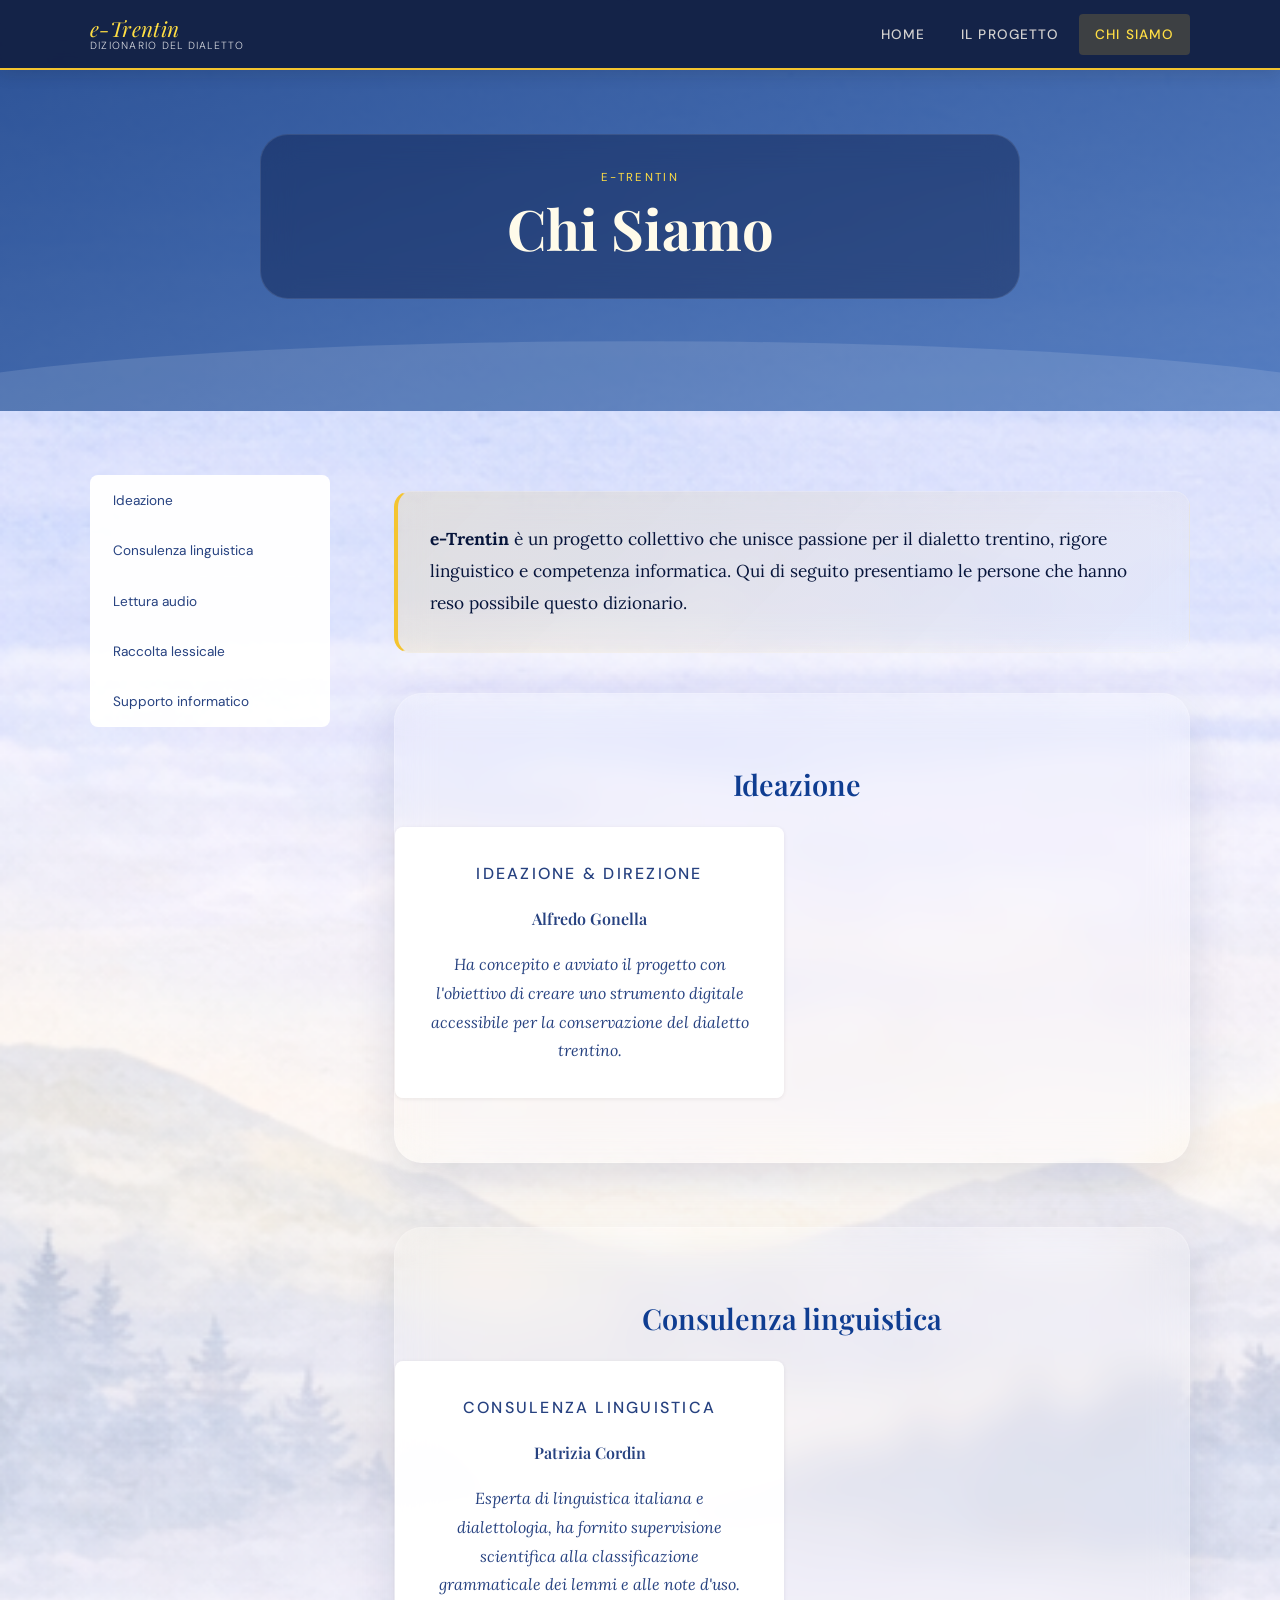
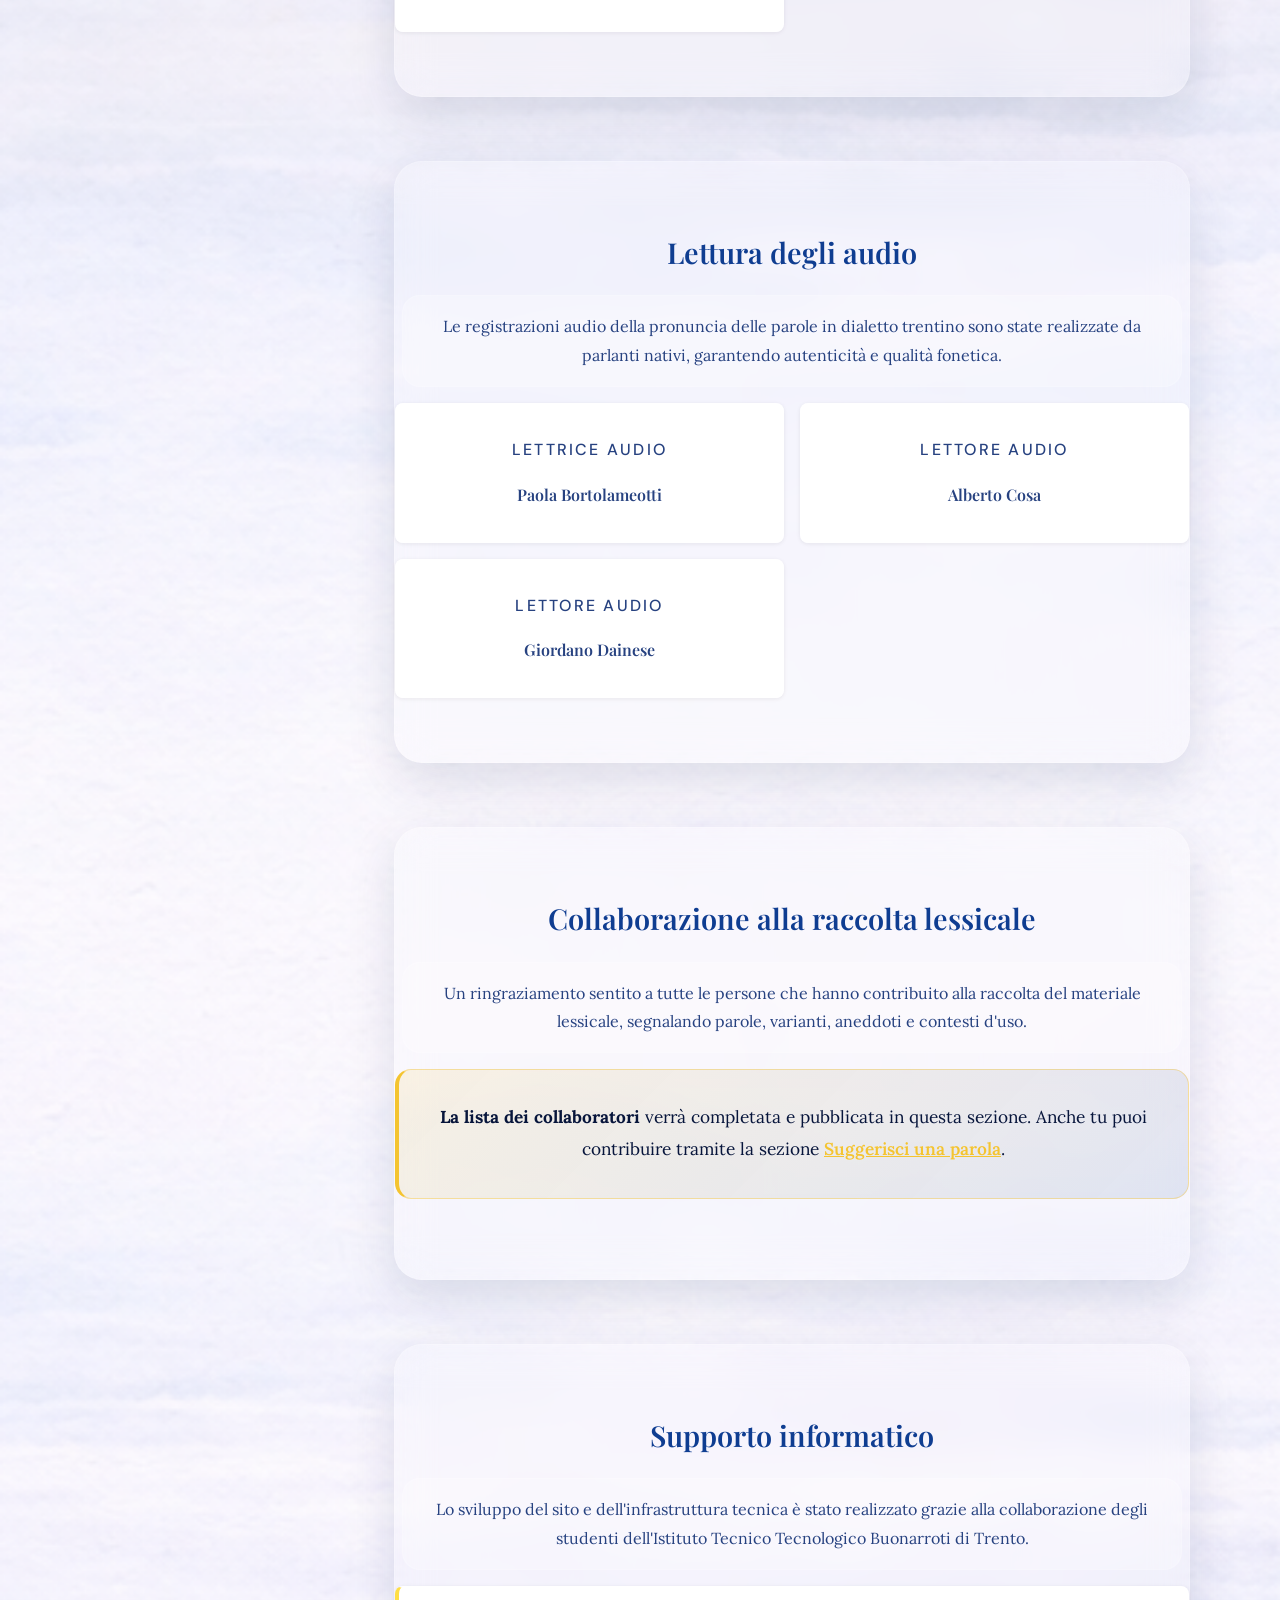
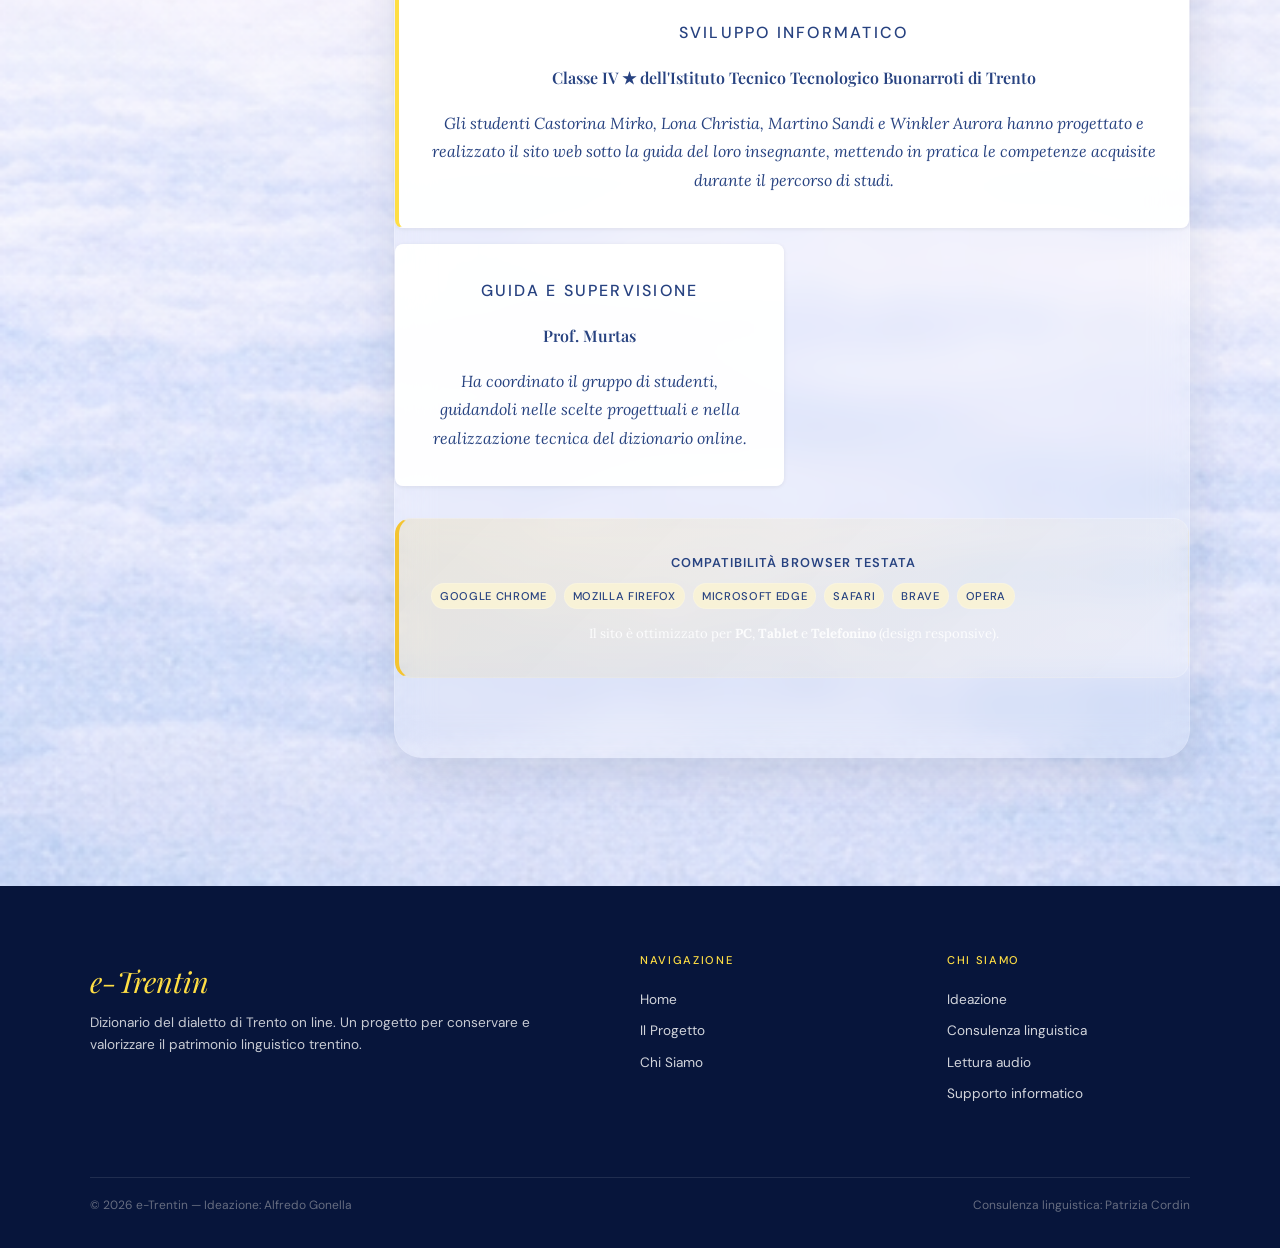
==== SITO/chi-siamo.html @ 9597fbcd "modifiche estetiche" ====
<!DOCTYPE html>
<html lang="it">
<head>
  <meta charset="UTF-8" />
  <meta name="viewport" content="width=device-width, initial-scale=1.0" />
  <meta name="description" content="Chi siamo: il team di e-Trentin — ideazione, consulenza linguistica, lettura audio, collaboratori e supporto informatico." />
  <title>Chi Siamo | e-Trentin</title>

  <link rel="icon" href="data:image/svg+xml,<svg xmlns='http://www.w3.org/2000/svg' viewBox='0 0 100 100'><text y='.9em' font-size='90'>🏔</text></svg>" />

  <link rel="stylesheet" href="style.css" />
  <link rel="stylesheet" href="pagine-interne.css" />
</head>
<body>

  <!-- NAVBAR -->
  <nav id="navbar" role="navigation" aria-label="Navigazione principale">
    <div class="container nav-inner">
      <a href="index.html" class="nav-logo" aria-label="e-Trentin — torna alla home">
        <span class="logo-title">e-Trentin</span>
        <span class="logo-sub">Dizionario del dialetto</span>
      </a>
      <button id="nav-toggle" class="nav-toggle" aria-label="Apri menu" aria-expanded="false" aria-controls="nav-links">
        <span></span><span></span><span></span>
      </button>
      <ul id="nav-links" class="nav-links" role="menubar">
        <li role="none"><a href="index.html"     role="menuitem">Home</a></li>
        <li role="none"><a href="progetto.html"  role="menuitem">Il Progetto</a></li>
        <li role="none"><a href="chi-siamo.html" role="menuitem" class="active">Chi Siamo</a></li>
      </ul>
    </div>
  </nav>


  <!-- HERO PAGINA -->
  <header class="page-hero" role="banner">
    <div class="container header-content">
      <span class="page-hero-tag">e-Trentin</span>
      <h1 class="page-hero-title">Chi Siamo</h1>
    </div>
  </header>


  <!-- CONTENUTO PRINCIPALE -->
  <main id="main-content">
    <div class="container">
      <div class="page-layout">

        <!-- SIDEBAR -->
        <aside class="page-sidebar" aria-label="Sezioni della pagina">
          <nav aria-label="Contenuto pagina">
            <ul class="sidebar-nav">
              <li><a href="#ideazione">Ideazione</a></li>
              <li><a href="#consulenza">Consulenza linguistica</a></li>
              <li><a href="#audio">Lettura audio</a></li>
              <li><a href="#raccolta">Raccolta lessicale</a></li>
              <li><a href="#informatica">Supporto informatico</a></li>
            </ul>
          </nav>
        </aside>


        <!-- CONTENUTO -->
        <div class="page-content">

          <!-- Breve introduzione -->
          <div class="highlight-box" style="margin-bottom: 2.5rem;">
            <p>
              <strong>e-Trentin</strong> è un progetto collettivo che unisce passione per il dialetto trentino, rigore linguistico e competenza informatica. Qui di seguito presentiamo le persone che hanno reso possibile questo dizionario.
            </p>
          </div>


          <!-- IDEAZIONE -->
          <section id="ideazione" class="content-section" aria-labelledby="id-title">
            <h2 id="id-title">
              <span class="section-icon" aria-hidden="true"></span>
              Ideazione
            </h2>

            <div class="team-grid">
              <div class="team-card">
                <p class="team-card-role">Ideazione &amp; Direzione</p>
                <p class="team-card-name">Alfredo Gonella</p>
                <p class="team-card-detail">
                  Ha concepito e avviato il progetto con l'obiettivo di creare uno strumento digitale accessibile per la conservazione del dialetto trentino.
                </p>
              </div>
            </div>
          </section>


          <!-- CONSULENZA LINGUISTICA -->
          <section id="consulenza" class="content-section" aria-labelledby="cl-title">
            <h2 id="cl-title">
              Consulenza linguistica
            </h2>

            <div class="team-grid">
              <div class="team-card">
                <p class="team-card-role">Consulenza linguistica</p>
                <p class="team-card-name">Patrizia Cordin</p>
                <p class="team-card-detail">
                  Esperta di linguistica italiana e dialettologia, ha fornito supervisione scientifica alla classificazione grammaticale dei lemmi e alle note d'uso.
                </p>
              </div>
            </div>
          </section>


          <!-- LETTURA AUDIO -->
          <section id="audio" class="content-section" aria-labelledby="au-title">
            <h2 id="au-title">
              Lettura degli audio
            </h2>
            <p>
              Le registrazioni audio della pronuncia delle parole in dialetto trentino sono state realizzate da parlanti nativi, garantendo autenticità e qualità fonetica.
            </p>

            <div class="team-grid">
              <div class="team-card">
                <p class="team-card-role">Lettrice audio</p>
                <p class="team-card-name">Paola Bortolameotti</p>
              </div>
              <div class="team-card">
                <p class="team-card-role">Lettore audio</p>
                <p class="team-card-name">Alberto Cosa</p>
              </div>
              <div class="team-card">
                <p class="team-card-role">Lettore audio</p>
                <p class="team-card-name">Giordano Dainese</p>
              </div>
            </div>
          </section>


          <!-- COLLABORAZIONE RACCOLTA LESSICALE -->
          <section id="raccolta" class="content-section" aria-labelledby="ra-title">
            <h2 id="ra-title">
              Collaborazione alla raccolta lessicale
            </h2>
            <p>
              Un ringraziamento sentito a tutte le persone che hanno contribuito alla raccolta del materiale lessicale, segnalando parole, varianti, aneddoti e contesti d'uso.
            </p>
            <div class="highlight-box terracotta">
              <strong>La lista dei collaboratori</strong> verrà completata e pubblicata in questa sezione. Anche tu puoi contribuire tramite la sezione <a href="progetto.html#suggerisci-parola" style="color:var(--clr-terracotta); font-weight:600;">Suggerisci una parola</a>.
            </div>
          </section>


          <!-- SUPPORTO INFORMATICO -->
          <section id="informatica" class="content-section" aria-labelledby="it-title">
            <h2 id="it-title">
              Supporto informatico
            </h2>
            <p>
              Lo sviluppo del sito e dell'infrastruttura tecnica è stato realizzato grazie alla collaborazione degli studenti dell'Istituto Tecnico Tecnologico Buonarroti di Trento.
            </p>

            <div class="team-grid">

              <!-- Card speciale scuola -->
              <div class="team-card school">
                <p class="team-card-role">Sviluppo informatico</p>
                <p class="team-card-name">Classe IV ★ dell'Istituto Tecnico Tecnologico Buonarroti di Trento</p>
                <p class="team-card-detail">
                  Gli studenti Castorina Mirko, Lona Christia, Martino Sandi e Winkler Aurora hanno progettato e realizzato il sito web sotto la guida del loro insegnante, mettendo in pratica le competenze acquisite durante il percorso di studi.
                </p>
              </div>

              <!-- Professore -->
              <div class="team-card">
                <p class="team-card-role">Guida e supervisione</p>
                <p class="team-card-name">Prof. Murtas</p>
                <p class="team-card-detail">
                  Ha coordinato il gruppo di studenti, guidandoli nelle scelte progettuali e nella realizzazione tecnica del dizionario online.
                </p>
              </div>

            </div>

            <!-- Note sulla compatibilità browser -->
            <div class="highlight-box" style="margin-top: 2rem;">
              <h3 style="font-family: var(--font-ui); font-size: 0.8rem; font-weight:600; letter-spacing:.08em; text-transform:uppercase; color:var(--clr-mid); margin-bottom:.5rem;">Compatibilità browser testata</h3>
              <p style="display:flex; flex-wrap:wrap; gap:.5rem; margin:0;">
                <span class="badge">Google Chrome</span>
                <span class="badge">Mozilla Firefox</span>
                <span class="badge">Microsoft Edge</span>
                <span class="badge">Safari</span>
                <span class="badge">Brave</span>
                <span class="badge">Opera</span>
              </p>
              <p style="margin-top:.8rem; font-size:.82rem; color:var(--clr-light-text);">
                Il sito è ottimizzato per <strong>PC</strong>, <strong>Tablet</strong> e <strong>Telefonino</strong> (design responsive).
              </p>
            </div>
          </section>

        </div><!-- /.page-content -->
      </div><!-- /.page-layout -->
    </div><!-- /.container -->
  </main>


  <!-- FOOTER -->
  <footer id="site-footer" role="contentinfo">
    <div class="container">
      <div class="footer-grid">
        <div class="footer-brand">
          <p class="logo-title"><em>e</em>-Trentin</p>
          <p>Dizionario del dialetto di Trento on line. Un progetto per conservare e valorizzare il patrimonio linguistico trentino.</p>
        </div>
        <div class="footer-col">
          <h4>Navigazione</h4>
          <ul>
            <li><a href="index.html">Home</a></li>
            <li><a href="progetto.html">Il Progetto</a></li>
            <li><a href="chi-siamo.html">Chi Siamo</a></li>
          </ul>
        </div>
        <div class="footer-col">
          <h4>Chi Siamo</h4>
          <ul>
            <li><a href="#ideazione">Ideazione</a></li>
            <li><a href="#consulenza">Consulenza linguistica</a></li>
            <li><a href="#audio">Lettura audio</a></li>
            <li><a href="#informatica">Supporto informatico</a></li>
          </ul>
        </div>
      </div>
      <div class="footer-bottom">
        <span>© <script>document.write(new Date().getFullYear())</script> e-Trentin — Ideazione: Alfredo Gonella</span>
        <span>Consulenza linguistica: Patrizia Cordin</span>
      </div>
    </div>
  </footer>


  <!-- SCRIPT -->
  <script src="main.js"></script>
  <!-- Nessun JS specifico per questa pagina oltre al main -->

</body>
</html>
---- SITO/style.css ----
/* ============================================================
   e-Trentin — Dizionario del Dialetto di Trento
   Foglio di stile principale (style.css)
   ============================================================ */

/* ── Google Fonts ── */
@import url('https://fonts.googleapis.com/css2?family=Playfair+Display:ital,wght@0,400;0,600;0,700;1,400&family=Lora:ital,wght@0,400;0,500;1,400&family=DM+Sans:wght@300;400;500&display=swap');

/* ── Variabili CSS (palette e tipografia) ── */
:root {
  /* Colori principali */
  --clr-cream:       #fffbea;       /* sfondo principale chiaro */
  --clr-parchment:   #f8f2d7;       /* sfondo secondario chiaro */
  --clr-forest:      #0f3d91;       /* blu profondo */
  --clr-forest-lt:   #2e5bbf;       /* blu più chiaro */
  --clr-terracotta:  #f4c430;       /* giallo sole */
  --clr-gold:        #ffde44;       /* giallo brillante */
  --clr-dark:        #07153b;       /* testo scuro */
  --clr-mid:         #274280;       /* testo medio */
  --clr-light-text:  rgba(255,255,255,.88); /* testo chiaro */
  --clr-border:      rgba(255,255,255,.16); /* bordi sottili */
  --clr-white:       rgba(255,255,255,.96);
  --clr-card:        rgba(255,255,255,.14);
  --clr-glass:       rgba(255,255,255,.16);
  --clr-glass-strong:rgba(255,255,255,.22);

  /* Tipografia */
  --font-display: 'Playfair Display', Georgia, serif;
  --font-body:    'Lora', Georgia, serif;
  --font-ui:      'DM Sans', system-ui, sans-serif;

  /* Spaziature */
  --space-xs:  0.25rem;
  --space-sm:  0.5rem;
  --space-md:  1rem;
  --space-lg:  2rem;
  --space-xl:  4rem;
  --space-xxl: 7rem;

  /* Raggi bordo */
  --radius-sm: 4px;
  --radius-md: 8px;
  --radius-lg: 16px;
  --radius-pill: 999px;

  /* Ombre */
  --shadow-sm:  0 1px 4px rgba(26,26,20,.08);
  --shadow-md:  0 4px 16px rgba(26,26,20,.12);
  --shadow-lg:  0 12px 40px rgba(26,26,20,.16);

  /* Transizioni */
  --transition: 0.25s ease;
}

/* ── Reset e base ── */
*, *::before, *::after {
  box-sizing: border-box;
  margin: 0;
  padding: 0;
}

html {
  font-size: 16px;
  scroll-behavior: smooth;
  min-height: 100%;
  background: transparent !important;
}

body {
  position: relative;
  font-family: var(--font-body);
  color: var(--clr-dark);
  font-size: 1.08rem;
  line-height: 1.85;
  min-height: 100%;
  background: transparent !important;
}

body::before {
  content: '';
  position: absolute;
  inset: 0;
  z-index: -1;
  background: url("./Foto/nuovoSfondo.png") center/cover scroll no-repeat;
  opacity: 1;
  pointer-events: none;
}

/* ── Accessibilità: focus visibile ── */
:focus-visible {
  outline: 2px solid var(--clr-terracotta);
  outline-offset: 3px;
}

/* ── Utilità generali ── */
.container {
  width: 90%;
  max-width: 1100px;
  margin: 0 auto;
}

.visually-hidden {
  position: absolute;
  width: 1px; height: 1px;
  overflow: hidden;
  clip: rect(0 0 0 0);
  white-space: nowrap;
}

/* ── NAVBAR ── */
#navbar {
  position: sticky;
  top: 0;
  z-index: 100;
  background: rgba(6,21,59,.93);
  backdrop-filter: blur(12px);
  border-bottom: 2px solid var(--clr-terracotta);
  box-shadow: var(--shadow-md);
}

.nav-inner {
  display: flex;
  align-items: center;
  justify-content: space-between;
  padding: 0.85rem 0;
}

.nav-links a {
  color: rgba(255,255,255,.85);
}

.nav-links a:hover,
.nav-links a.active {
  background: rgba(244,196,48,.15);
  color: var(--clr-terracotta);
}

.nav-toggle span {
  background: var(--clr-terracotta);
}

/* Logo testuale nella navbar */
.nav-logo {
  text-decoration: none;
  display: flex;
  flex-direction: column;
  line-height: 1.1;
}

.nav-logo .logo-title {
  font-family: var(--font-display);
  font-style: italic;
  font-weight: 400;
  color: var(--clr-gold);
  font-size: 1.3rem;
  letter-spacing: 0.02em;
}

.nav-logo .logo-sub {
  font-family: var(--font-ui);
  font-size: 0.65rem;
  font-weight: 300;
  color: rgba(255,255,255,.82);
  letter-spacing: 0.12em;
  text-transform: uppercase;
}

/* Voci di navigazione */
.nav-links {
  display: flex;
  align-items: center;
  gap: 0.25rem;
  list-style: none;
}

.nav-links a {
  display: block;
  padding: 0.5rem 1rem;
  font-family: var(--font-ui);
  font-weight: 500;
  font-size: 0.85rem;
  letter-spacing: 0.08em;
  text-transform: uppercase;
  color: rgba(245,240,232,.85);
  text-decoration: none;
  border-radius: var(--radius-sm);
  transition: background var(--transition), color var(--transition);
}

.nav-links a:hover,
.nav-links a.active {
  background: rgba(244,196,48,.18);
  color: var(--clr-gold);
}

/* Hamburger per mobile */
.nav-toggle {
  display: none;
  flex-direction: column;
  gap: 5px;
  background: none;
  border: none;
  cursor: pointer;
  padding: 0.4rem;
}

.nav-toggle span {
  display: block;
  width: 24px;
  height: 2px;
  background: var(--clr-gold);
  border-radius: 2px;
  transition: transform var(--transition), opacity var(--transition);
}

/* Stato aperto hamburger */
.nav-toggle.open span:nth-child(1) { transform: translateY(7px) rotate(45deg); }
.nav-toggle.open span:nth-child(2) { opacity: 0; }
.nav-toggle.open span:nth-child(3) { transform: translateY(-7px) rotate(-45deg); }

/* ── HEADER HERO ── */
#site-header {
  background-image:
    linear-gradient(160deg, rgba(41,104,204,.68) 0%, rgba(90,140,220,.58) 100%),
    url("Foto/nuovoSfondo.png");
  background-position: center;
  background-repeat: no-repeat;
  background-size: cover;
  background-attachment: fixed;
  padding: var(--space-xl) 0 var(--space-lg);
  min-height: 520px;
  text-align: center;
  position: relative;
  overflow: hidden;
}

/* Decorative overlay for readability */
#site-header::before {
  content: '';
  position: absolute;
  inset: 0;
  background: radial-gradient(circle at 25% 25%, rgba(255,255,255,.22), transparent 20%),
              radial-gradient(circle at 80% 30%, rgba(255,255,255,.14), transparent 18%),
              linear-gradient(180deg, rgba(7,30,76,.06) 0%, rgba(7,30,76,.18) 100%);
  pointer-events: none;
}

.header-content {
  position: relative;
  z-index: 1;
  max-width: 760px;
  margin: 0 auto;
  padding: 2rem 1.5rem 2.5rem;
  background: rgba(4,19,60,.40);
  border-radius: 28px;
  border: 1px solid rgba(255,255,255,.10);
  backdrop-filter: blur(16px);
}

.header-pretitle {
  font-family: var(--font-ui);
  font-size: 0.78rem;
  font-weight: 400;
  letter-spacing: 0.22em;
  text-transform: uppercase;
  color: rgba(255,255,255,.90);
  margin-bottom: var(--space-sm);
  text-shadow: 0 3px 12px rgba(0,0,0,.3);
}

.site-title {
  font-family: var(--font-display);
  font-size: clamp(3rem, 8vw, 5.5rem);
  font-weight: 700;
  color: #ffffff;
  line-height: 1.02;
  letter-spacing: -0.03em;
  text-shadow: 0 10px 30px rgba(0,0,0,.35);
}

.site-title em {
  color: var(--clr-gold);
  font-style: italic;
}

.site-subtitle {
  font-family: var(--font-body);
  font-size: clamp(1rem, 2.2vw, 1.25rem);
  font-style: normal;
  color: rgba(255,255,255,.95);
  margin-top: 0.75rem;
  letter-spacing: 0.02em;
  text-shadow: 0 4px 18px rgba(0,0,0,.28);
}

/* ── SEZIONI GENERICHE ── */
section {
  padding: var(--space-xl) 0;
}

.content-section {
  background: rgba(255,255,255,.12);
  border: 1px solid rgba(255,255,255,.16);
  border-radius: 28px;
  padding: calc(var(--space-xl) + 0.5rem);
  box-shadow: 0 18px 50px rgba(3,24,70,.12);
  backdrop-filter: blur(18px);
  margin-bottom: var(--space-xl);
}

.content-section p,
.content-section ul,
.content-section ol,
.content-section .highlight-box,
.team-card,
.card,
.search-wrapper,
.suggest-form,
.form-field input,
.form-field select,
.form-field textarea {
  color: var(--clr-dark);
}

.content-section > p {
  background: rgba(255,255,255,.22);
  border-radius: 18px;
  padding: 1rem 1.2rem;
  border: 1px solid rgba(255,255,255,.16);
  line-height: 1.9;
  max-width: 860px;
  margin: 0 auto 1.4rem;
}

.section-title {
  font-family: var(--font-display);
  font-size: clamp(1.5rem, 4vw, 2.2rem);
  font-weight: 600;
  color: var(--clr-forest);
  margin-bottom: var(--space-md);
  position: relative;
  display: inline-block;
}

/* Sottolineatura decorativa */
.section-title::after {
  content: '';
  display: block;
  width: 50%;
  height: 3px;
  background: linear-gradient(90deg, var(--clr-terracotta), transparent);
  margin-top: 6px;
  border-radius: var(--radius-pill);
}

.section-title.centered {
  display: block;
  text-align: center;
}

.section-title.centered::after {
  margin: 8px auto 0;
}

/* ── CARD GENERICA ── */
.card {
  background: var(--clr-card);
  border: 1px solid rgba(255,255,255,.18);
  border-radius: var(--radius-lg);
  padding: var(--space-lg);
  box-shadow: 0 18px 35px rgba(3,24,70,.1);
  transition: box-shadow var(--transition), transform var(--transition);
  backdrop-filter: blur(16px);
}

.card:hover {
  box-shadow: 0 22px 52px rgba(3,24,70,.14);
  transform: translateY(-3px);
}

.highlight-box {
  background: linear-gradient(135deg, rgba(244,196,48,.14), rgba(255,255,255,.12));
  border: 1px solid rgba(255,255,255,.18);
  border-left: 4px solid var(--clr-terracotta);
  border-radius: var(--radius-lg);
  padding: var(--space-lg);
  margin: var(--space-md) 0;
  backdrop-filter: blur(18px);
}

.highlight-box.terracotta {
  background: linear-gradient(135deg, rgba(244,196,48,.12), rgba(15,61,145,.1));
  border-color: rgba(244,196,48,.4);
  border-left-color: var(--clr-terracotta);
}

.search-wrapper {
  max-width: 720px;
  margin: 0 auto;
  text-align: center;
  padding: var(--space-lg);
  border-radius: 28px;
  background: rgba(255,255,255,.16);
  border: 1px solid rgba(255,255,255,.18);
  box-shadow: 0 30px 70px rgba(3,24,70,.15);
  backdrop-filter: blur(18px);
}

/* ── BADGE / CHIP ── */
.badge {
  display: inline-block;
  font-family: var(--font-ui);
  font-size: 0.7rem;
  font-weight: 500;
  letter-spacing: 0.06em;
  text-transform: uppercase;
  padding: 2px 8px;
  border-radius: var(--radius-pill);
  background: var(--clr-parchment);
  color: var(--clr-mid);
  border: 1px solid var(--clr-border);
}

.badge.verb     { background: #e8f0e8; color: #2d5a2d; border-color: #b0d0b0; }
.badge.noun-m   { background: #e8eef8; color: #1e3a6e; border-color: #a8c0e0; }
.badge.noun-f   { background: #f8eaed; color: #7a1a2e; border-color: #e0a8b8; }
.badge.adv      { background: #f8f0e0; color: #6e4a00; border-color: #e0c880; }
.badge.prop     { background: #f0e8f8; color: #4a1a7a; border-color: #c8a0e0; }

/* ── PULSANTI ── */
.btn {
  display: inline-flex;
  align-items: center;
  gap: var(--space-sm);
  font-family: var(--font-ui);
  font-weight: 500;
  font-size: 0.875rem;
  letter-spacing: 0.04em;
  padding: 0.65rem 1.4rem;
  border-radius: var(--radius-md);
  border: 2px solid transparent;
  cursor: pointer;
  text-decoration: none;
  transition: all var(--transition);
  white-space: nowrap;
}

.btn-primary {
  background: var(--clr-forest);
  color: var(--clr-cream);
  border-color: var(--clr-forest);
}

.btn-primary:hover {
  background: var(--clr-forest-lt);
  border-color: var(--clr-forest-lt);
}

.btn-accent {
  background: var(--clr-terracotta);
  color: var(--clr-white);
  border-color: var(--clr-terracotta);
}

.btn-accent:hover {
  background: #a04a28;
  border-color: #a04a28;
}

.btn-outline {
  background: transparent;
  color: var(--clr-forest);
  border-color: var(--clr-forest);
}

.btn-outline:hover {
  background: var(--clr-forest);
  color: var(--clr-cream);
}

/* ── FOOTER ── */
#site-footer {
  background: var(--clr-dark);
  color: rgba(255,255,255,.82);
  padding: var(--space-xl) 0 var(--space-lg);
  font-family: var(--font-ui);
  font-size: 0.85rem;
}

.footer-grid {
  display: grid;
  grid-template-columns: 2fr 1fr 1fr;
  gap: var(--space-xl);
  margin-bottom: var(--space-xl);
}

.footer-brand .logo-title {
  font-family: var(--font-display);
  font-style: italic;
  font-size: 1.8rem;
  color: var(--clr-gold);
}

.footer-brand p {
  margin-top: var(--space-sm);
  line-height: 1.6;
  color: rgba(255,255,255,.78);
}

.footer-col h4 {
  font-family: var(--font-ui);
  font-size: 0.7rem;
  font-weight: 500;
  letter-spacing: 0.15em;
  text-transform: uppercase;
  color: var(--clr-gold);
  margin-bottom: var(--space-md);
}

.footer-col ul {
  list-style: none;
}

.footer-col ul li {
  margin-bottom: 0.4rem;
}

.footer-col a {
  color: rgba(255,255,255,.82);
  text-decoration: none;
  transition: color var(--transition);
}

.footer-col a:hover {
  color: var(--clr-gold);
}

.footer-bottom {
  border-top: 1px solid rgba(255,255,255,.1);
  padding-top: var(--space-md);
  display: flex;
  justify-content: space-between;
  align-items: center;
  flex-wrap: wrap;
  gap: var(--space-sm);
  color: rgba(245,240,232,.4);
  font-size: 0.75rem;
}

/* ── ANIMAZIONI ── */
@keyframes fadeInUp {
  from { opacity: 0; transform: translateY(20px); }
  to   { opacity: 1; transform: translateY(0); }
}

@keyframes fadeIn {
  from { opacity: 0; }
  to   { opacity: 1; }
}

.animate-fade-up {
  animation: fadeInUp 0.6s ease both;
}

.animate-fade {
  animation: fadeIn 0.5s ease both;
}

/* Ritardi per stagger */
.delay-1 { animation-delay: 0.1s; }
.delay-2 { animation-delay: 0.2s; }
.delay-3 { animation-delay: 0.3s; }
.delay-4 { animation-delay: 0.4s; }

/* ── RESPONSIVE ── */
@media (max-width: 768px) {
  /* Navbar mobile */
  .nav-toggle {
    display: flex;
  }

  .nav-links {
    display: none;
    position: absolute;
    top: 100%;
    left: 0; right: 0;
    background: rgba(30,50,30,.98);
    flex-direction: column;
    align-items: stretch;
    padding: var(--space-md);
    gap: 0.1rem;
    border-bottom: 2px solid var(--clr-gold);
  }

  .nav-links.open {
    display: flex;
  }

  .nav-links a {
    padding: 0.75rem 1rem;
    font-size: 0.95rem;
  }

  /* Footer mobile */
  .footer-grid {
    grid-template-columns: 1fr;
    gap: var(--space-lg);
  }
}

@media (max-width: 480px) {
  .footer-bottom {
    flex-direction: column;
    text-align: center;
  }
}
---- SITO/pagine-interne.css ----
/* ============================================================
   e-Trentin — CSS per le pagine PROGETTO e CHI SIAMO
   (pagine-interne.css)
   ============================================================ */

/* ── HERO PAGINE INTERNE ── */
.page-hero {
  background: linear-gradient(160deg, rgba(24,66,139,.88) 0%, rgba(50,99,177,.78) 100%);
  padding: var(--space-xl) 0 var(--space-xxl);
  text-align: center;
  position: relative;
  overflow: hidden;
}

/* Decorazione onde */
.page-hero::before {
  content: '';
  position: absolute;
  bottom: 0; left: 0; right: 0;
  height: 70px;
  background: rgba(255,255,255,.12);
  clip-path: ellipse(60% 100% at 50% 100%);
}

.page-hero-tag {
  font-family: var(--font-ui);
  font-size: 0.72rem;
  letter-spacing: 0.2em;
  text-transform: uppercase;
  color: var(--clr-gold);
  margin-bottom: var(--space-sm);
  display: block;
}

.page-hero-title {
  font-family: var(--font-display);
  font-size: clamp(2rem, 6vw, 3.5rem);
  font-weight: 700;
  color: var(--clr-cream);
  line-height: 1.1;
}

/* ── LAYOUT PAGINA CON SIDEBAR ── */
.page-layout {
  display: grid;
  grid-template-columns: 240px 1fr;
  gap: var(--space-xl);
  padding: var(--space-xl) 0;
  align-items: start;
}

/* Sidebar navigazione interna */
.page-sidebar {
  position: sticky;
  top: 80px; /* sotto la navbar */
}

.sidebar-nav {
  list-style: none;
  background: var(--clr-white);
  border: 1px solid var(--clr-border);
  border-radius: var(--radius-md);
  overflow: hidden;
}

.sidebar-nav li a {
  display: block;
  padding: 0.75rem 1.2rem;
  font-family: var(--font-ui);
  font-size: 0.85rem;
  font-weight: 400;
  color: var(--clr-mid);
  text-decoration: none;
  border-left: 3px solid transparent;
  transition: all var(--transition);
  border-bottom: 1px solid var(--clr-border);
}

.sidebar-nav li:last-child a { border-bottom: none; }

.sidebar-nav li a:hover,
.sidebar-nav li a.active {
  color: var(--clr-forest);
  border-left-color: var(--clr-forest);
  background: var(--clr-parchment);
  padding-left: 1.5rem;
}

/* ── CONTENUTO PAGINE ── */
.page-content {
  min-width: 0; /* evita overflow in grid */
  max-width: 960px;
  margin: 0 auto;
}

/* Sezione articolo */
.content-section {
  padding: var(--space-xl) 0;
  border-bottom: 1px solid var(--clr-border);
  scroll-margin-top: 90px; /* offset per la navbar sticky */
  text-align: center;
}

.content-section p,
.content-section ul,
.content-section ol,
.content-section .highlight-box,
.content-section table,
.page-content > .highlight-box,
.page-content > .team-grid {
  max-width: 880px;
  margin-left: auto;
  margin-right: auto;
}

.content-section:last-child { border-bottom: none; }

.content-section h2 {
  font-family: var(--font-display);
  font-size: 1.8rem;
  font-weight: 600;
  color: var(--clr-forest);
  margin-bottom: var(--space-md);
  display: flex;
  align-items: center;
  justify-content: center;
  gap: 0.6rem;
}

.content-section h2 .section-icon {
  font-size: 1.4rem;
}

.content-section p {
  font-size: 1rem;
  line-height: 1.8;
  color: var(--clr-mid);
  margin-bottom: var(--space-md);
  max-width: 780px;
  margin-left: auto;
  margin-right: auto;
  text-align: center;
}

.content-section p:last-child { margin-bottom: 0; }

/* ── BLOCCO EVIDENZIATO ── */
.highlight-box {
  background: linear-gradient(135deg, rgba(244,196,48,.14), rgba(255,255,255,.12));
  border: 1px solid rgba(255,255,255,.18);
  border-left: 4px solid var(--clr-terracotta);
  border-radius: var(--radius-lg);
  padding: var(--space-lg);
  margin: var(--space-md) 0;
  backdrop-filter: blur(16px);
}

.highlight-box.terracotta {
  background: linear-gradient(135deg, rgba(244,196,48,.12), rgba(15,61,145,.1));
  border-color: rgba(244,196,48,.4);
  border-left-color: var(--clr-terracotta);
}

/* ── TABELLA ABBREVIAZIONI ── */
.abbr-table {
  width: 100%;
  border-collapse: collapse;
  font-size: 0.9rem;
  margin-top: var(--space-md);
}

.abbr-table th {
  background: var(--clr-forest);
  color: var(--clr-cream);
  padding: 0.6rem 1rem;
  text-align: left;
  font-family: var(--font-ui);
  font-size: 0.75rem;
  font-weight: 500;
  letter-spacing: 0.08em;
  text-transform: uppercase;
}

.abbr-table th:first-child { border-radius: var(--radius-sm) 0 0 0; }
.abbr-table th:last-child  { border-radius: 0 var(--radius-sm) 0 0; }

.abbr-table td {
  padding: 0.55rem 1rem;
  border-bottom: 1px solid var(--clr-border);
  color: var(--clr-mid);
  vertical-align: top;
}

.abbr-table tr:last-child td { border-bottom: none; }

.abbr-table tr:nth-child(even) td {
  background: rgba(237,229,211,.35);
}

.abbr-table td:first-child {
  font-family: var(--font-display);
  font-weight: 600;
  color: var(--clr-dark);
  white-space: nowrap;
}

/* ── FORM SUGGERISCI PAROLA ── */
#suggerisci-parola .suggest-form {
  background: var(--clr-white);
  border: 1px solid var(--clr-border);
  border-radius: var(--radius-md);
  padding: var(--space-lg);
  box-shadow: var(--shadow-sm);
}

.form-grid {
  display: grid;
  grid-template-columns: 1fr 1fr;
  gap: var(--space-md);
}

.form-grid .span-full {
  grid-column: 1 / -1;
}

.form-field label {
  display: block;
  font-family: var(--font-ui);
  font-size: 0.75rem;
  font-weight: 500;
  letter-spacing: 0.08em;
  text-transform: uppercase;
  color: var(--clr-mid);
  margin-bottom: 5px;
}

.form-field input,
.form-field select,
.form-field textarea {
  width: 100%;
  padding: 0.65rem 0.9rem;
  font-family: var(--font-body);
  font-size: 0.9rem;
  border: 1px solid var(--clr-border);
  border-radius: var(--radius-sm);
  background: var(--clr-cream);
  color: var(--clr-dark);
  transition: border-color var(--transition), box-shadow var(--transition);
}

.form-field input:focus,
.form-field select:focus,
.form-field textarea:focus {
  outline: none;
  border-color: var(--clr-forest);
  box-shadow: 0 0 0 3px rgba(15,61,145,.12);
}

.form-field textarea {
  resize: vertical;
  min-height: 100px;
}

/* Messaggio di successo invio */
.form-success {
  display: none;
  align-items: center;
  gap: var(--space-sm);
  padding: var(--space-md);
  background: rgba(15,61,145,.08);
  border: 1px solid rgba(15,61,145,.24);
  border-radius: var(--radius-md);
  color: var(--clr-forest);
  font-family: var(--font-ui);
  font-size: 0.9rem;
  margin-top: var(--space-md);
}

.form-success.visible { display: flex; }

/* ── ADMIN LINK ── */
.admin-link-box {
  display: inline-flex;
  align-items: center;
  gap: 0.6rem;
  padding: 0.75rem 1.4rem;
  background: var(--clr-dark);
  color: var(--clr-gold);
  border-radius: var(--radius-md);
  font-family: var(--font-ui);
  font-size: 0.85rem;
  font-weight: 500;
  text-decoration: none;
  letter-spacing: 0.06em;
  transition: background var(--transition);
}

.admin-link-box:hover {
  background: var(--clr-forest);
  color: var(--clr-gold);
}

/* ── CHI SIAMO — TEAM CARDS ── */
.team-grid {
  display: grid;
  grid-template-columns: repeat(auto-fill, minmax(260px, 1fr));
  gap: var(--space-md);
  margin-top: var(--space-md);
}

.team-card {
  background: var(--clr-white);
  border: 1px solid var(--clr-border);
  border-radius: var(--radius-md);
  padding: var(--space-lg);
  box-shadow: var(--shadow-sm);
  transition: box-shadow var(--transition), transform var(--transition);
  text-align: center;
}

.team-card:hover {
  box-shadow: var(--shadow-md);
  transform: translateY(-3px);
}

.team-card-role {
  font-family: var(--font-ui);
  font-size: 0.68rem;
  font-weight: 500;
  letter-spacing: 0.14em;
  text-transform: uppercase;
  color: var(--clr-terracotta);
  margin-bottom: 0.4rem;
}

.team-card-name {
  font-family: var(--font-display);
  font-size: 1.1rem;
  font-weight: 600;
  color: var(--clr-dark);
  line-height: 1.3;
}

.team-card-name + .team-card-name {
  margin-top: 0.2rem;
}

.team-card-detail {
  margin-top: 0.6rem;
  font-size: 0.82rem;
  color: var(--clr-light-text);
  font-style: italic;
  line-height: 1.5;
}

/* Card speciale scuola */
.team-card.school {
  border-left: 4px solid var(--clr-gold);
  grid-column: 1 / -1;
}

.team-card.school .team-card-name {
  font-size: 1rem;
}

/* ── RESPONSIVE PAGINE INTERNE ── */
@media (max-width: 900px) {
  .page-layout {
    grid-template-columns: 1fr;
  }

  .page-sidebar {
    position: static;
  }

  /* Rendi la sidebar una riga orizzontale */
  .sidebar-nav {
    display: flex;
    overflow-x: auto;
    border-radius: var(--radius-pill);
    -webkit-overflow-scrolling: touch;
  }

  .sidebar-nav li {
    flex-shrink: 0;
  }

  .sidebar-nav li a {
    border-bottom: none;
    border-left: none;
    border-bottom: 3px solid transparent;
    white-space: nowrap;
    padding: 0.7rem 1rem;
  }

  .sidebar-nav li a:hover,
  .sidebar-nav li a.active {
    border-left: none;
    border-bottom-color: var(--clr-forest);
    padding-left: 1rem;
  }
}

@media (max-width: 600px) {
  .form-grid {
    grid-template-columns: 1fr;
  }
}
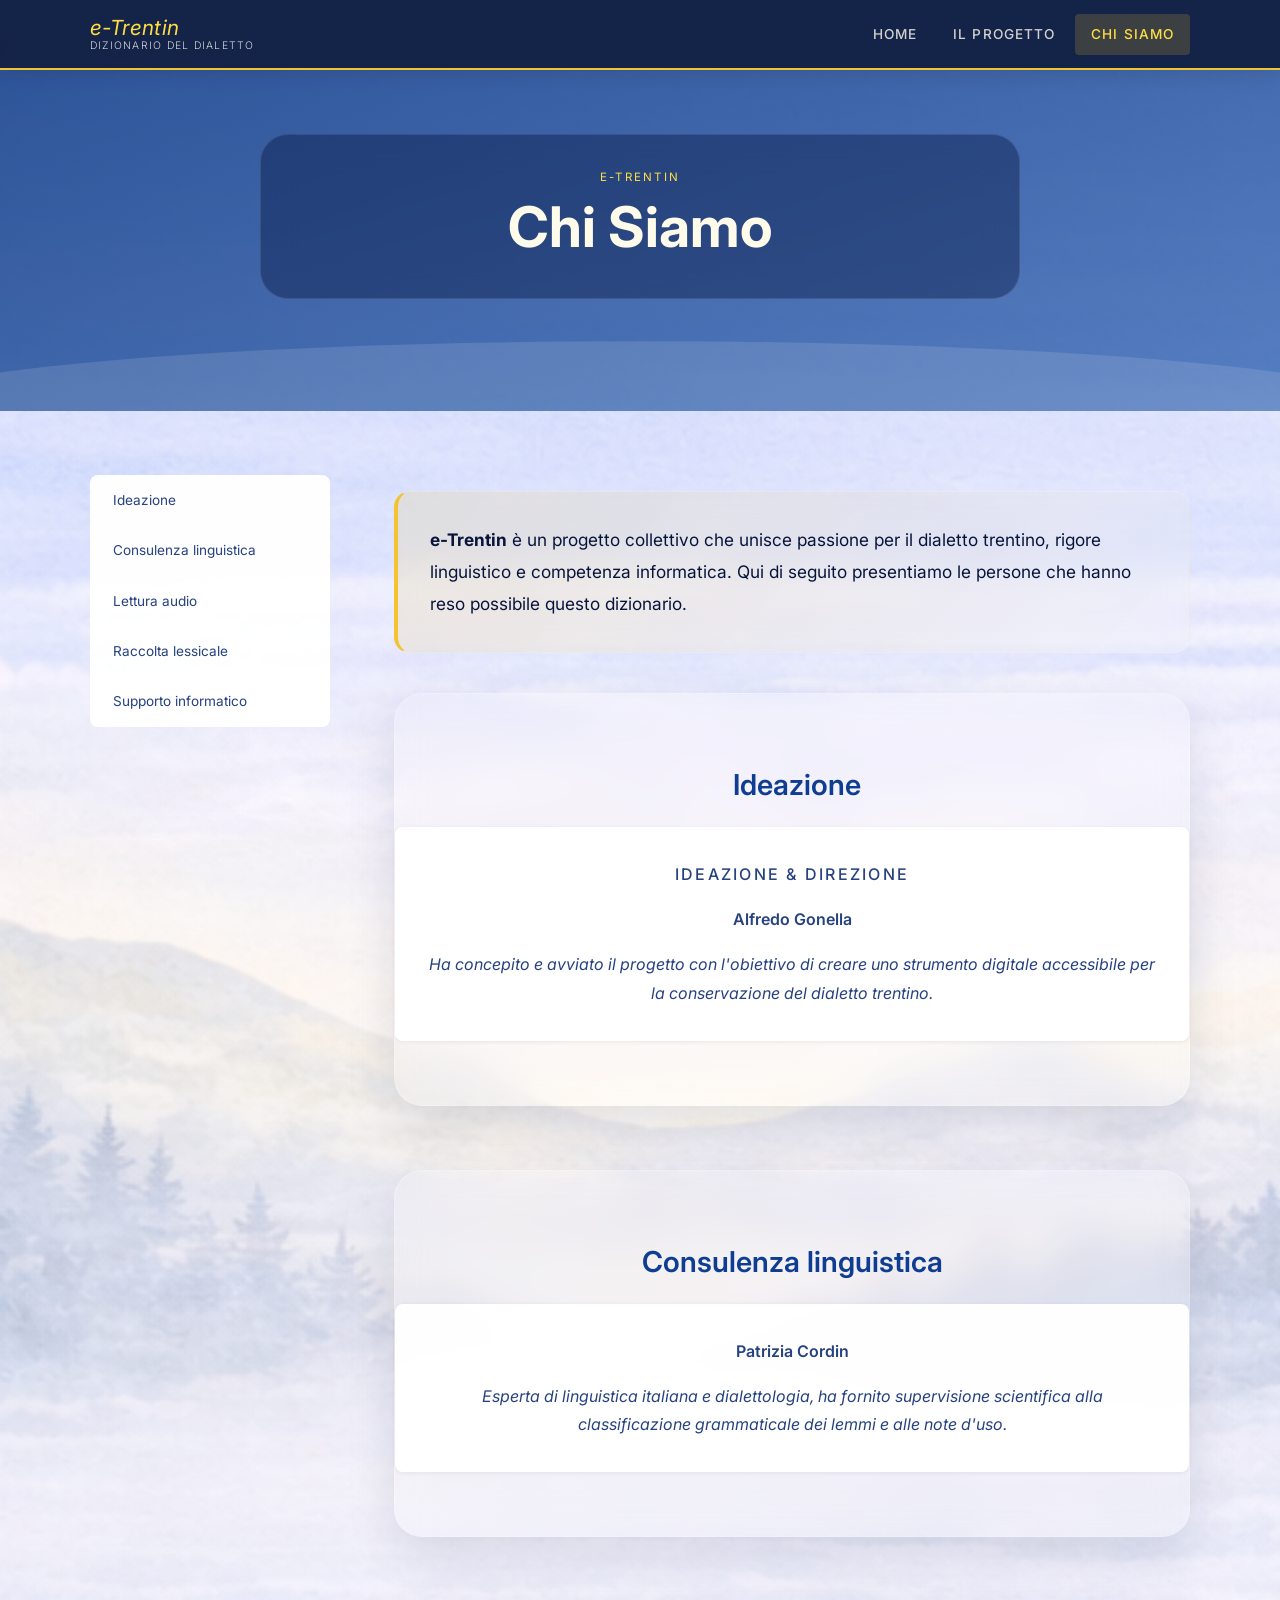
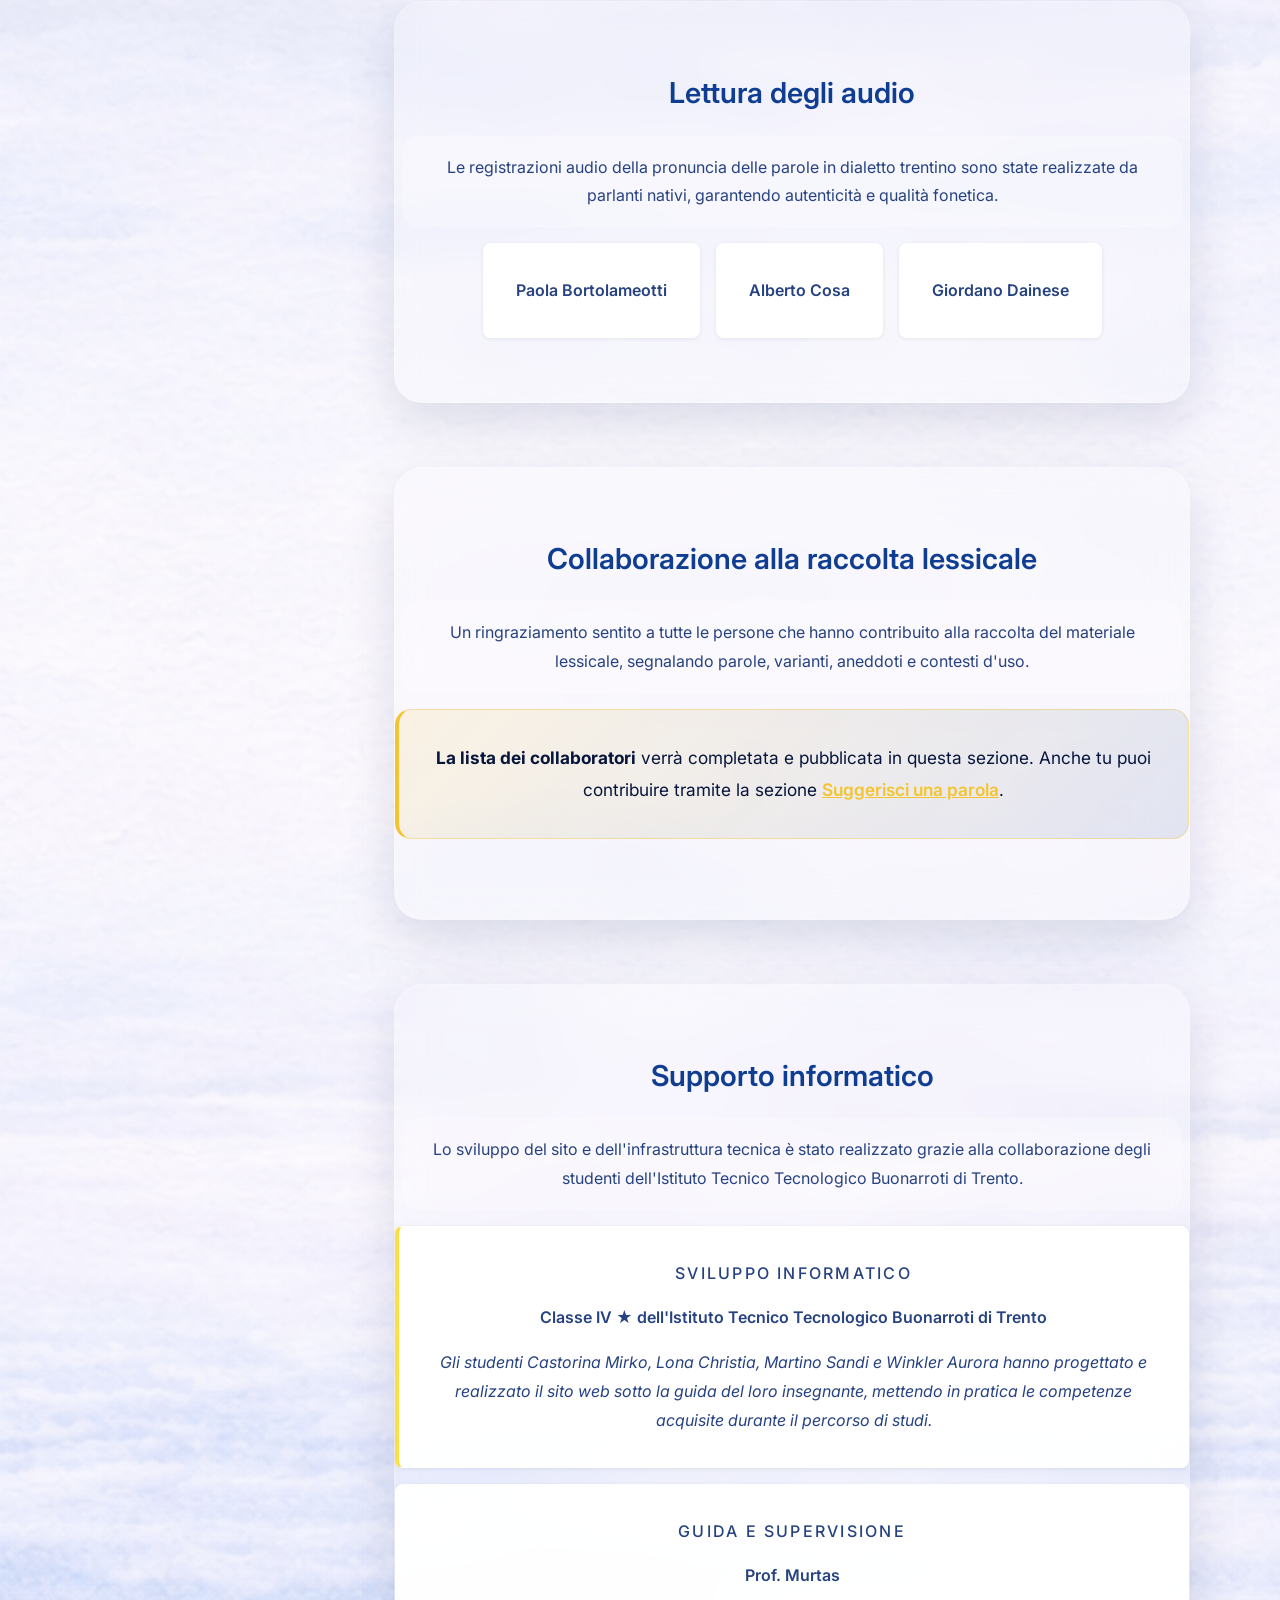
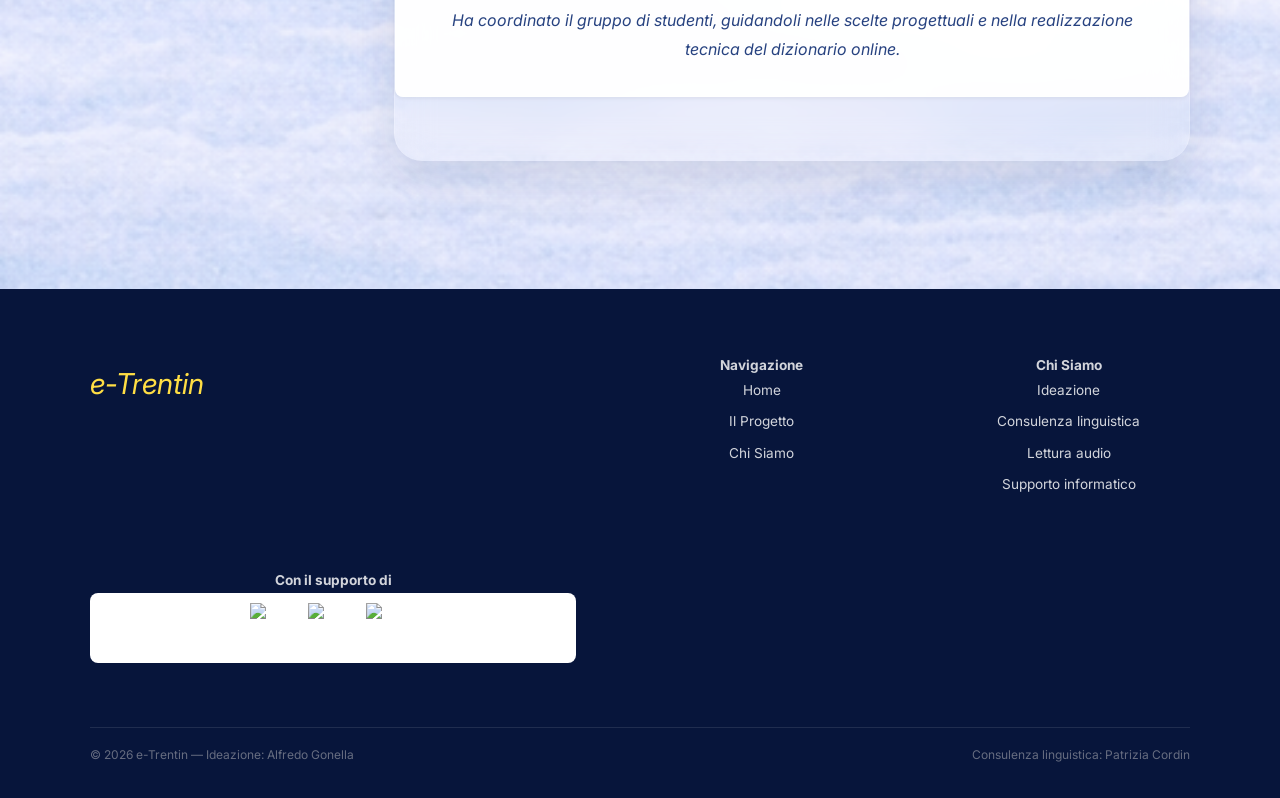
==== commit 24092f3e: "modifiche generali al codice" ====
--- a/SITO/chi-siamo.html
+++ b/SITO/chi-siamo.html
@@ -43,8 +43,7 @@
 
   <!-- CONTENUTO PRINCIPALE -->
   <main id="main-content">
-    <div class="container">
-      <div class="page-layout">
+    <div class="page-layout">
 
         <!-- SIDEBAR -->
         <aside class="page-sidebar" aria-label="Sezioni della pagina">
@@ -98,7 +97,6 @@
 
             <div class="team-grid">
               <div class="team-card">
-                <p class="team-card-role">Consulenza linguistica</p>
                 <p class="team-card-name">Patrizia Cordin</p>
                 <p class="team-card-detail">
                   Esperta di linguistica italiana e dialettologia, ha fornito supervisione scientifica alla classificazione grammaticale dei lemmi e alle note d'uso.
@@ -119,15 +117,12 @@
 
             <div class="team-grid">
               <div class="team-card">
-                <p class="team-card-role">Lettrice audio</p>
                 <p class="team-card-name">Paola Bortolameotti</p>
               </div>
               <div class="team-card">
-                <p class="team-card-role">Lettore audio</p>
                 <p class="team-card-name">Alberto Cosa</p>
               </div>
               <div class="team-card">
-                <p class="team-card-role">Lettore audio</p>
                 <p class="team-card-name">Giordano Dainese</p>
               </div>
             </div>
@@ -179,27 +174,9 @@
 
             </div>
 
-            <!-- Note sulla compatibilità browser -->
-            <div class="highlight-box" style="margin-top: 2rem;">
-              <h3 style="font-family: var(--font-ui); font-size: 0.8rem; font-weight:600; letter-spacing:.08em; text-transform:uppercase; color:var(--clr-mid); margin-bottom:.5rem;">Compatibilità browser testata</h3>
-              <p style="display:flex; flex-wrap:wrap; gap:.5rem; margin:0;">
-                <span class="badge">Google Chrome</span>
-                <span class="badge">Mozilla Firefox</span>
-                <span class="badge">Microsoft Edge</span>
-                <span class="badge">Safari</span>
-                <span class="badge">Brave</span>
-                <span class="badge">Opera</span>
-              </p>
-              <p style="margin-top:.8rem; font-size:.82rem; color:var(--clr-light-text);">
-                Il sito è ottimizzato per <strong>PC</strong>, <strong>Tablet</strong> e <strong>Telefonino</strong> (design responsive).
-              </p>
-            </div>
-          </section>
-
         </div><!-- /.page-content -->
       </div><!-- /.page-layout -->
-    </div><!-- /.container -->
-  </main>
+    </main>
 
 
   <!-- FOOTER -->
@@ -208,7 +185,6 @@
       <div class="footer-grid">
         <div class="footer-brand">
           <p class="logo-title"><em>e</em>-Trentin</p>
-          <p>Dizionario del dialetto di Trento on line. Un progetto per conservare e valorizzare il patrimonio linguistico trentino.</p>
         </div>
         <div class="footer-col">
           <h4>Navigazione</h4>
@@ -227,6 +203,15 @@
             <li><a href="#informatica">Supporto informatico</a></li>
           </ul>
         </div>
+        <!-- Supporto -->
+        <div class="footer-col">
+          <h4>Con il supporto di</h4>
+          <div class="footer-logos">
+            <img src="Foto/logo3.png" alt="Logo 3" class="footer-logo">
+            <img src="Foto/logoBilingualism.png" alt="Logo Bilingualism" class="footer-logo">
+            <img src="Foto/logoBuonarroti.png" alt="Logo Buonarroti" class="footer-logo">
+          </div>
+        </div>
       </div>
       <div class="footer-bottom">
         <span>© <script>document.write(new Date().getFullYear())</script> e-Trentin — Ideazione: Alfredo Gonella</span>
--- a/SITO/style.css
+++ b/SITO/style.css
@@ -4,7 +4,7 @@
    ============================================================ */
 
 /* ── Google Fonts ── */
-@import url('https://fonts.googleapis.com/css2?family=Playfair+Display:ital,wght@0,400;0,600;0,700;1,400&family=Lora:ital,wght@0,400;0,500;1,400&family=DM+Sans:wght@300;400;500&display=swap');
+@import url('https://fonts.googleapis.com/css2?family=Inter:wght@300;400;500&display=swap');
 
 /* ── Variabili CSS (palette e tipografia) ── */
 :root {
@@ -25,9 +25,9 @@
   --clr-glass-strong:rgba(255,255,255,.22);
 
   /* Tipografia */
-  --font-display: 'Playfair Display', Georgia, serif;
-  --font-body:    'Lora', Georgia, serif;
-  --font-ui:      'DM Sans', system-ui, sans-serif;
+  --font-display: 'Inter', sans-serif;
+  --font-body:    'Inter', sans-serif;
+  --font-ui:      'Inter', sans-serif;
 
   /* Spaziature */
   --space-xs:  0.25rem;
@@ -507,14 +507,8 @@
   color: rgba(255,255,255,.78);
 }
 
-.footer-col h4 {
-  font-family: var(--font-ui);
-  font-size: 0.7rem;
-  font-weight: 500;
-  letter-spacing: 0.15em;
-  text-transform: uppercase;
-  color: var(--clr-gold);
-  margin-bottom: var(--space-md);
+.footer-col {
+  text-align: center;
 }
 
 .footer-col ul {
@@ -545,6 +539,22 @@
   gap: var(--space-sm);
   color: rgba(245,240,232,.4);
   font-size: 0.75rem;
+}
+
+.footer-logos {
+  display: flex;
+  gap: var(--space-sm);
+  align-items: center;
+  background: white;
+  padding: 10px;
+  border-radius: 8px;
+  justify-content: center;
+}
+
+.footer-logo {
+  width: 50px;
+  height: 50px;
+  object-fit: contain;
 }
 
 /* ── ANIMAZIONI ── */
@@ -606,6 +616,21 @@
     grid-template-columns: 1fr;
     gap: var(--space-lg);
   }
+
+  .footer-bottom {
+    flex-direction: column;
+    align-items: flex-start;
+    gap: var(--space-md);
+  }
+
+  .footer-logos {
+    gap: var(--space-md);
+  }
+
+  .footer-logo {
+    width: 40px;
+    height: 40px;
+  }
 }
 
 @media (max-width: 480px) {
--- a/SITO/pagine-interne.css
+++ b/SITO/pagine-interne.css
@@ -47,6 +47,9 @@
   gap: var(--space-xl);
   padding: var(--space-xl) 0;
   align-items: start;
+  width: 90%;
+  max-width: 1100px;
+  margin: 0 auto;
 }
 
 /* Sidebar navigazione interna */
@@ -302,10 +305,11 @@
 
 /* ── CHI SIAMO — TEAM CARDS ── */
 .team-grid {
-  display: grid;
-  grid-template-columns: repeat(auto-fill, minmax(260px, 1fr));
+  display: flex;
+  flex-wrap: wrap;
   gap: var(--space-md);
   margin-top: var(--space-md);
+  justify-content: center;
 }
 
 .team-card {
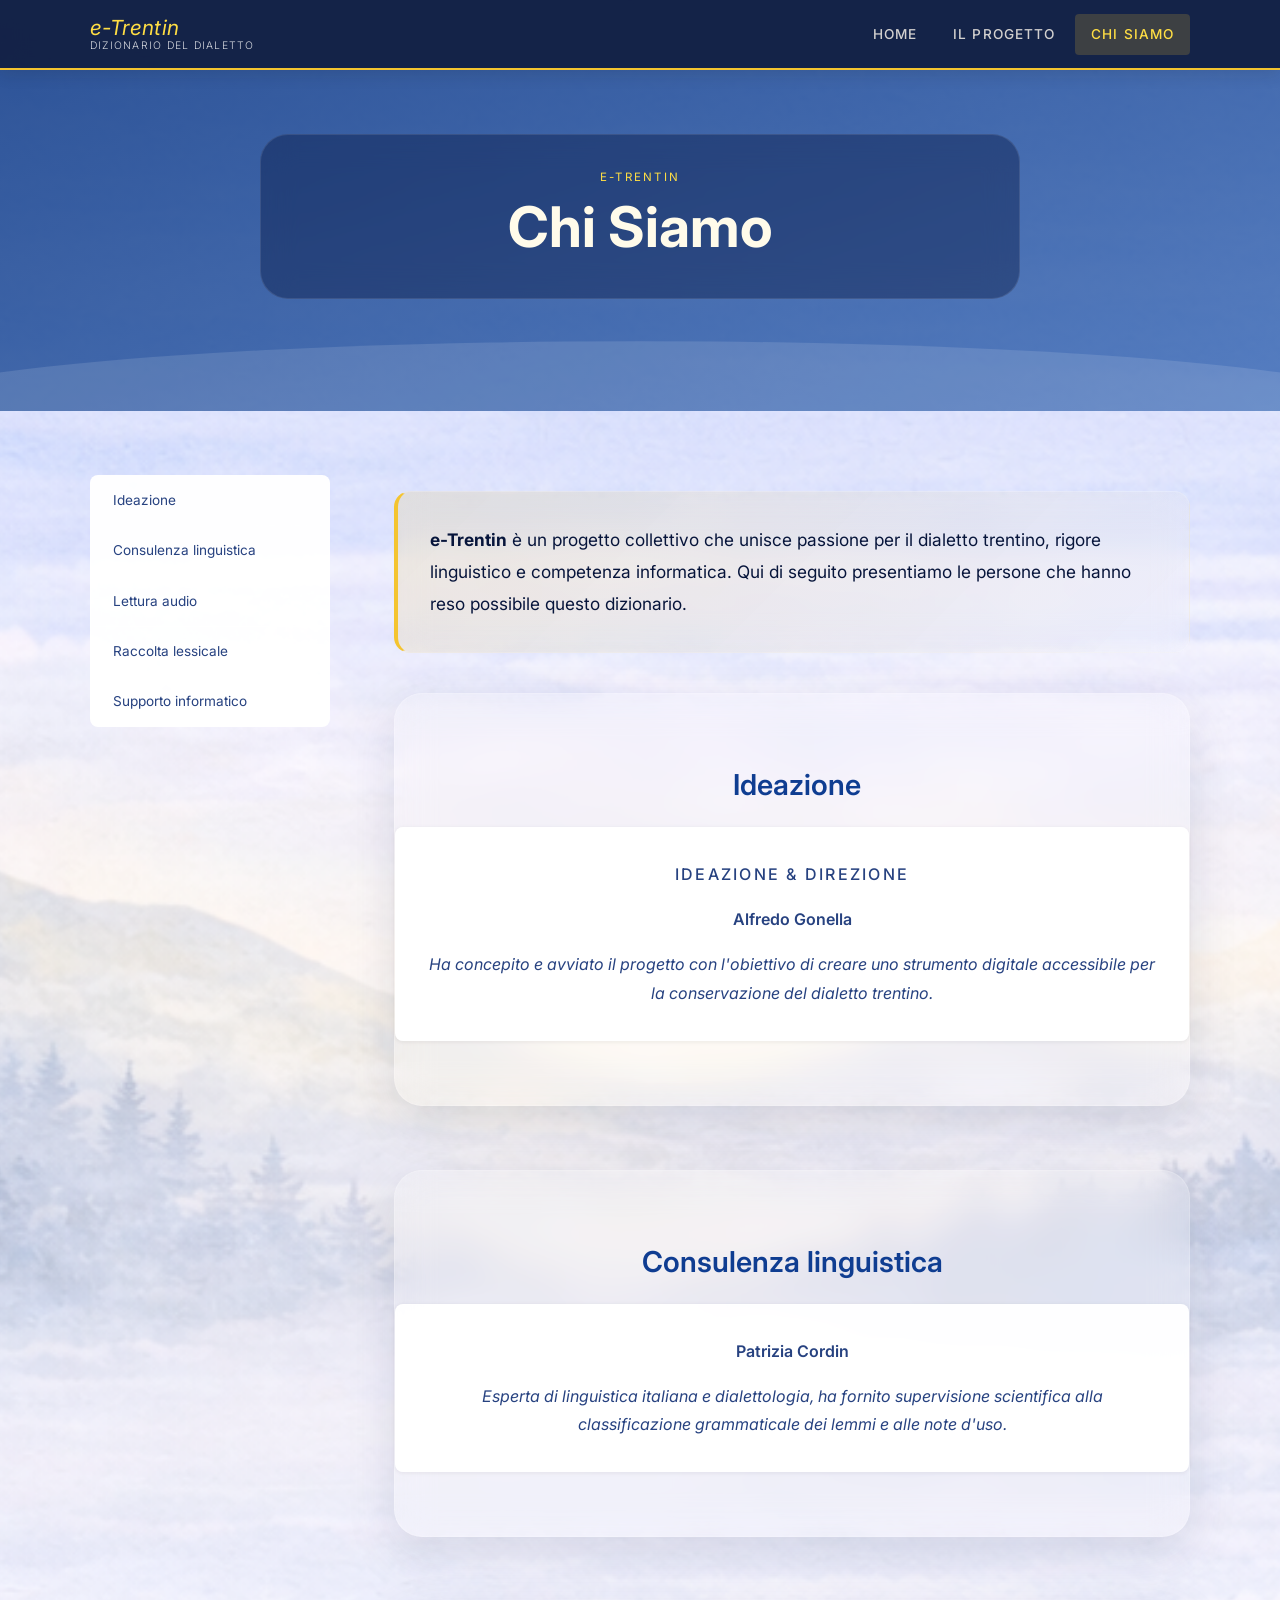
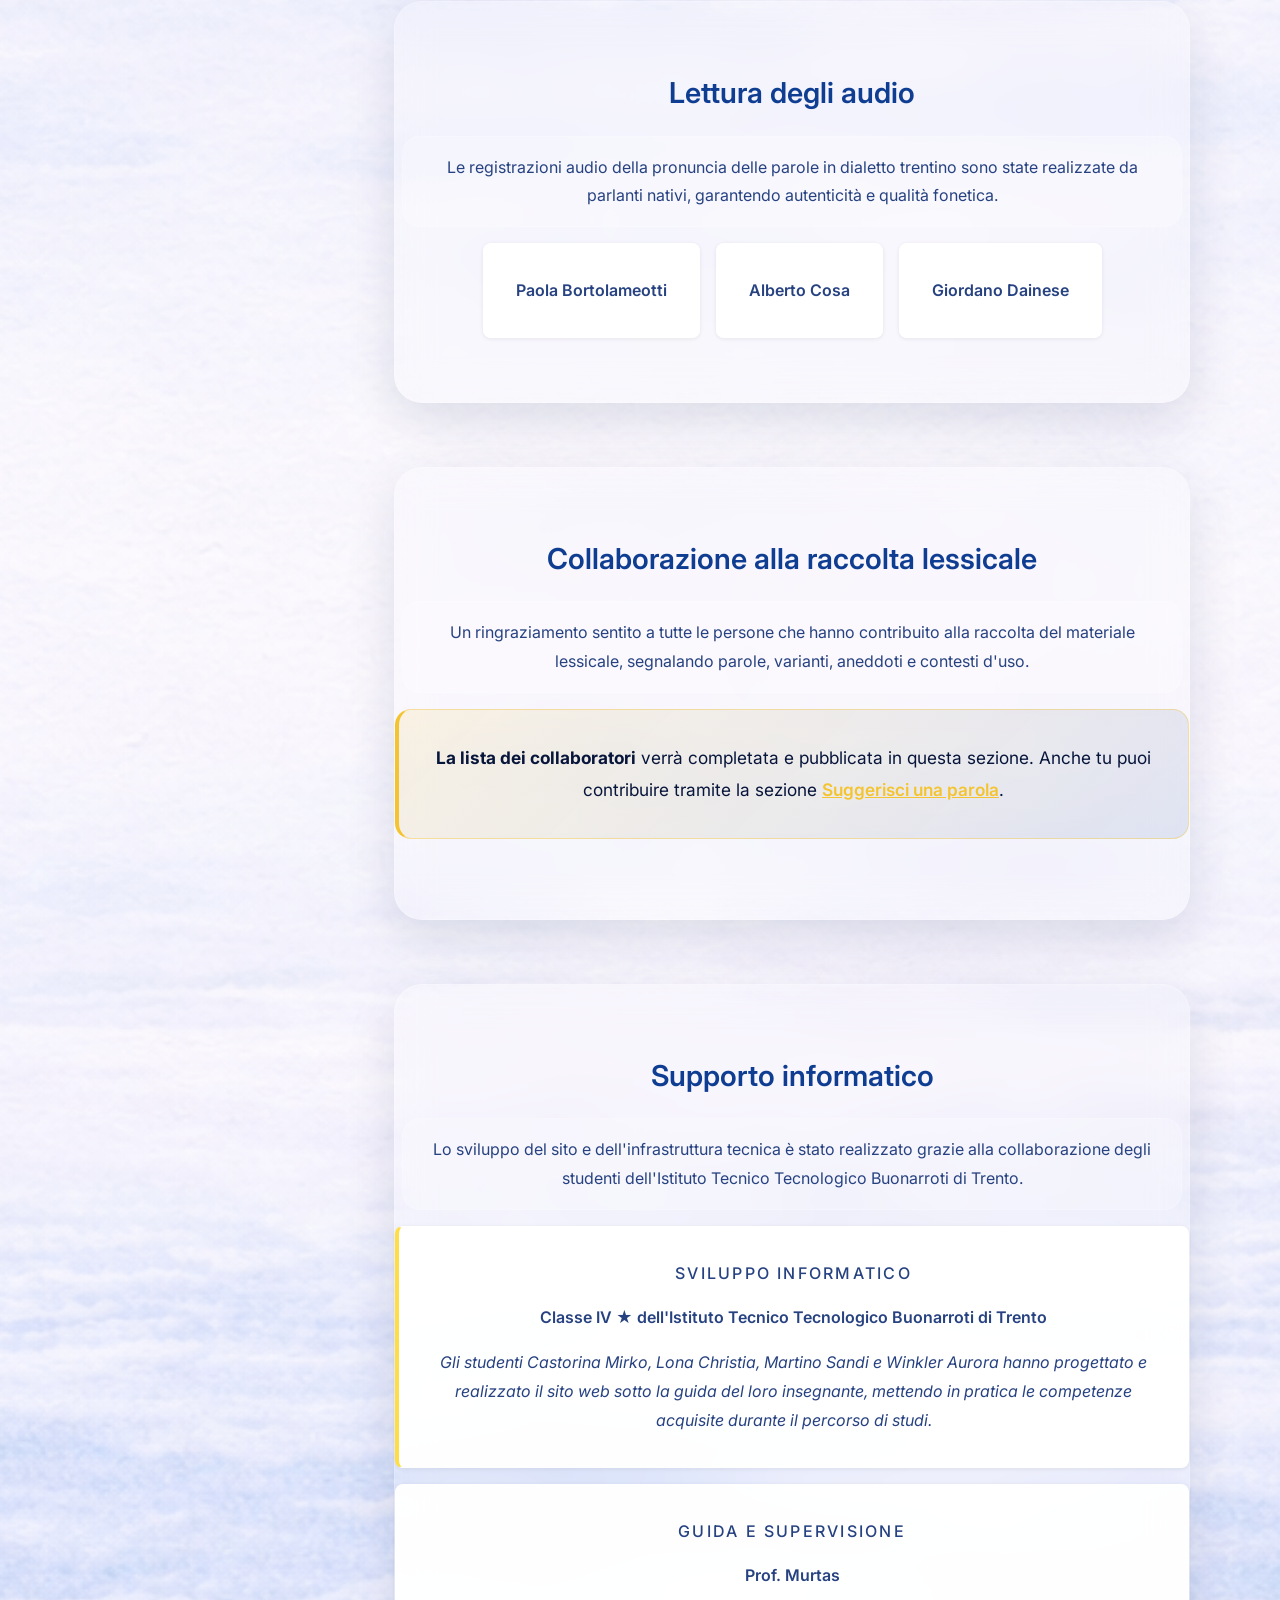
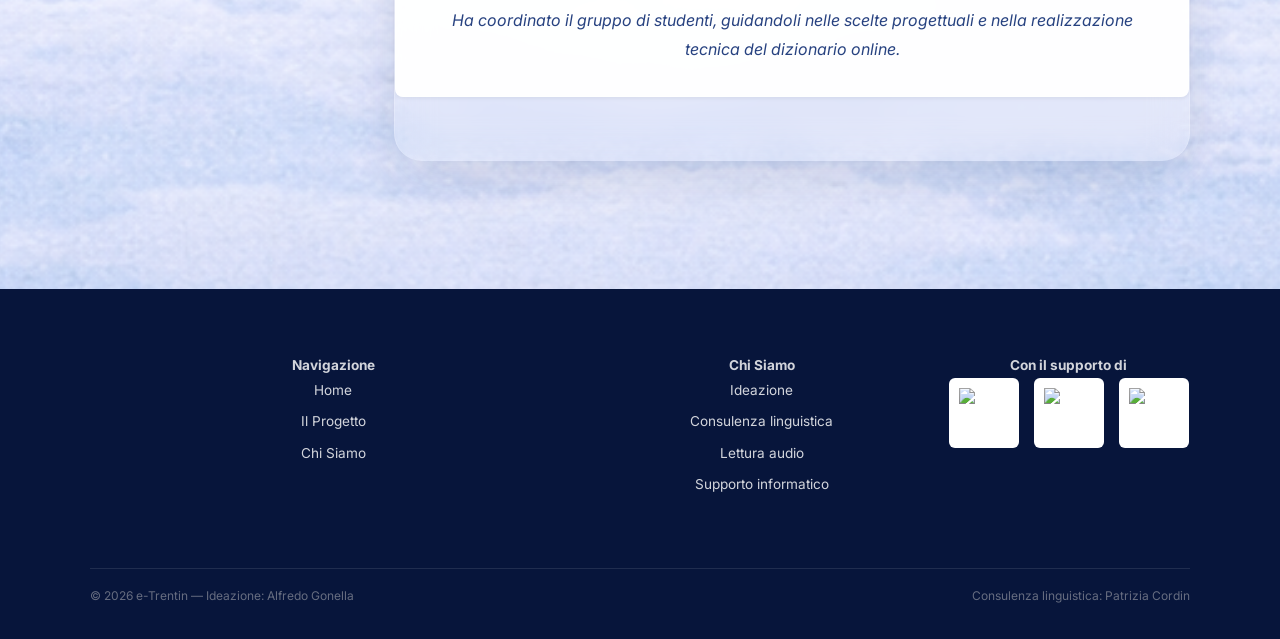
==== commit 55dc4acf: "modifiche generali" ====
--- a/SITO/chi-siamo.html
+++ b/SITO/chi-siamo.html
@@ -183,9 +183,6 @@
   <footer id="site-footer" role="contentinfo">
     <div class="container">
       <div class="footer-grid">
-        <div class="footer-brand">
-          <p class="logo-title"><em>e</em>-Trentin</p>
-        </div>
         <div class="footer-col">
           <h4>Navigazione</h4>
           <ul>
--- a/SITO/style.css
+++ b/SITO/style.css
@@ -543,18 +543,18 @@
 
 .footer-logos {
   display: flex;
-  gap: var(--space-sm);
+  gap: 15px;
   align-items: center;
+  justify-content: center;
+}
+
+.footer-logo {
+  width: 70px;
+  height: 70px;
+  object-fit: contain;
   background: white;
   padding: 10px;
-  border-radius: 8px;
-  justify-content: center;
-}
-
-.footer-logo {
-  width: 50px;
-  height: 50px;
-  object-fit: contain;
+  border-radius: 6px;
 }
 
 /* ── ANIMAZIONI ── */
@@ -624,12 +624,13 @@
   }
 
   .footer-logos {
-    gap: var(--space-md);
+    gap: 10px;
   }
 
   .footer-logo {
-    width: 40px;
-    height: 40px;
+    width: 60px;
+    height: 60px;
+    padding: 8px;
   }
 }
 
